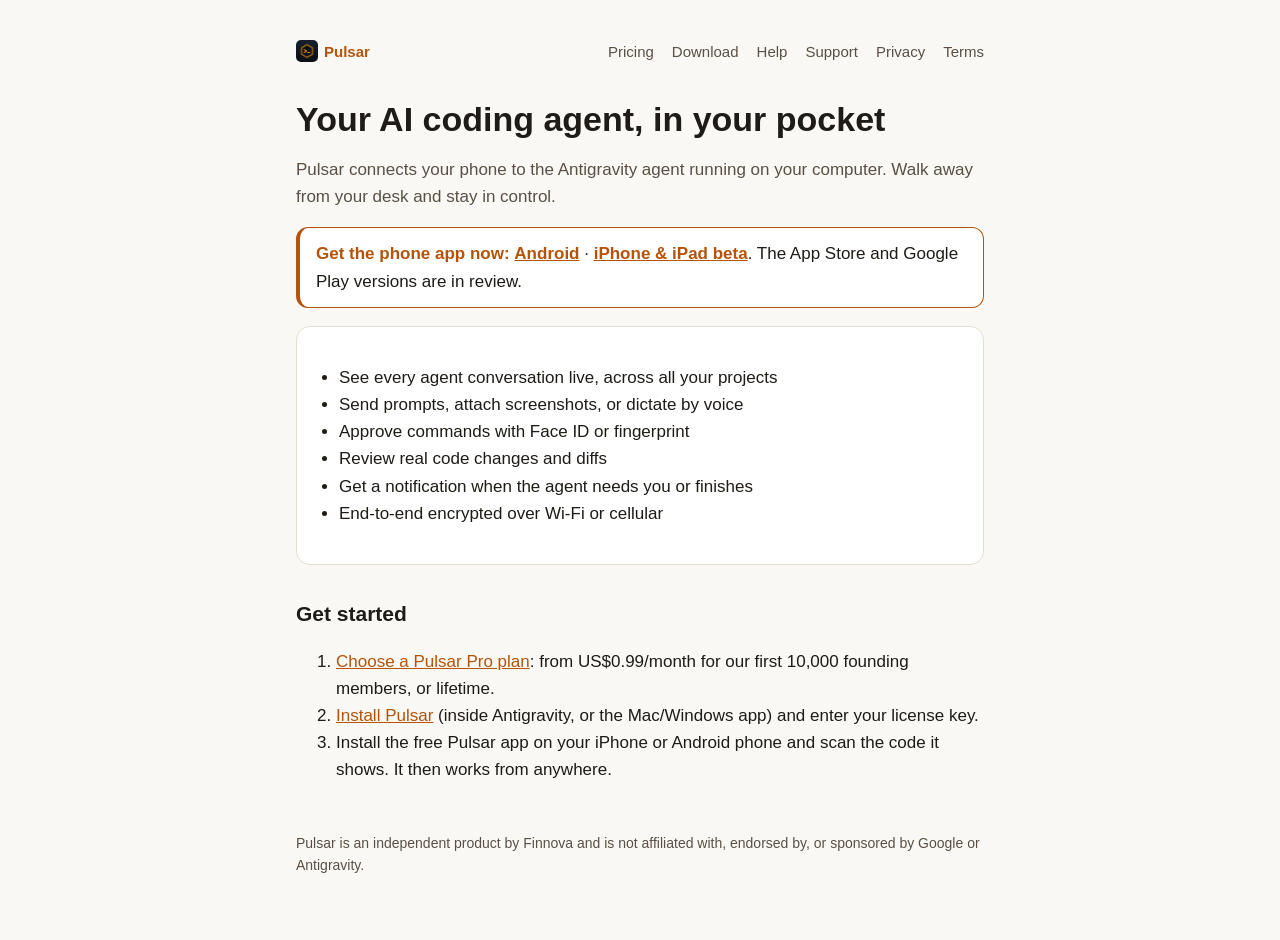
==== index.html @ fb3b2de0 "Publish site 2026-10-19T19:05Z" ====
<!doctype html>
<html lang="en"><head><meta charset="utf-8"><meta name="viewport" content="width=device-width,initial-scale=1">
<title>Pulsar</title><meta name="description" content="Control the Antigravity coding agent on your computer from your phone.">
<link rel="icon" href="/favicon.png"><link rel="apple-touch-icon" href="/apple-touch-icon.png"><link rel="stylesheet" href="/style.css"></head><body><main>
<nav><a class="brand" href="/"><img src="/logo.png" alt="" width="22" height="22" style="vertical-align:-5px;border-radius:5px;margin-right:6px">Pulsar</a><a href="/pricing">Pricing</a><a href="/download">Download</a><a href="/help">Help</a><a href="/support">Support</a><a href="/privacy">Privacy</a><a href="/terms">Terms</a></nav>
<h1>Your AI coding agent, in your pocket</h1>
<p class="muted">Pulsar connects your phone to the Antigravity agent running on your computer. Walk away from your desk and stay in control.</p>
<p class="soon"><b>Get the phone app now:</b> <a href="/download#android"><b>Android</b></a> · <a href="/download#iphone"><b>iPhone &amp; iPad beta</b></a>. The App Store and Google Play versions are in review.</p>
<div class="card"><ul>
<li>See every agent conversation live, across all your projects</li>
<li>Send prompts, attach screenshots, or dictate by voice</li>
<li>Approve commands with Face ID or fingerprint</li>
<li>Review real code changes and diffs</li>
<li>Get a notification when the agent needs you or finishes</li>
<li>End-to-end encrypted over Wi-Fi or cellular</li>
</ul></div>
<h2>Get started</h2>
<ol><li><a href="/pricing">Choose a Pulsar Pro plan</a>: from US$0.99/month for our first 10,000 founding members, or lifetime.</li><li><a href="/download">Install Pulsar</a> (inside Antigravity, or the Mac/Windows app) and enter your license key.</li><li>Install the free Pulsar app on your iPhone or Android phone and scan the code it shows. It then works from anywhere.</li></ol>
<footer>Pulsar is an independent product by Finnova and is not affiliated with, endorsed by, or sponsored by Google or Antigravity.</footer>
</main></body></html>
---- style.css ----
:root{--bg:#FAF8F5;--surface:#fff;--border:#E5DFD3;--text:#1F1B16;--muted:#595043;--accent:#B45309}
@media (prefers-color-scheme:dark){:root{--bg:#0B0F17;--surface:#141A23;--border:#263142;--text:#F1F5F9;--muted:#94A3B8;--accent:#F59E0B}}
*{box-sizing:border-box}
body{margin:0;background:var(--bg);color:var(--text);font:17px/1.6 -apple-system,BlinkMacSystemFont,"Segoe UI",Roboto,sans-serif}
main{max-width:720px;margin:0 auto;padding:40px 16px 64px}
nav{display:flex;gap:18px;flex-wrap:wrap;margin-bottom:36px;font-size:15px}
nav a{color:var(--muted);text-decoration:none}nav a.brand{color:var(--accent);font-weight:800;margin-right:auto}
h1{font-size:34px;line-height:1.15;margin:0 0 12px}h2{font-size:21px;margin:32px 0 8px}
p,li{color:var(--text)}.muted{color:var(--muted)}a{color:var(--accent)}
.card{background:var(--surface);border:1px solid var(--border);border-radius:14px;padding:20px;margin:18px 0}
code{font:14px ui-monospace,Menlo,monospace;background:var(--surface);border:1px solid var(--border);border-radius:6px;padding:2px 6px;word-break:break-all}
ul{padding-left:22px}footer{margin-top:48px;font-size:14px;color:var(--muted)}

.soon{background:var(--surface);border:1px solid var(--accent);border-left-width:4px;border-radius:12px;padding:12px 16px;margin:14px 0 18px}.soon b{color:var(--accent)}
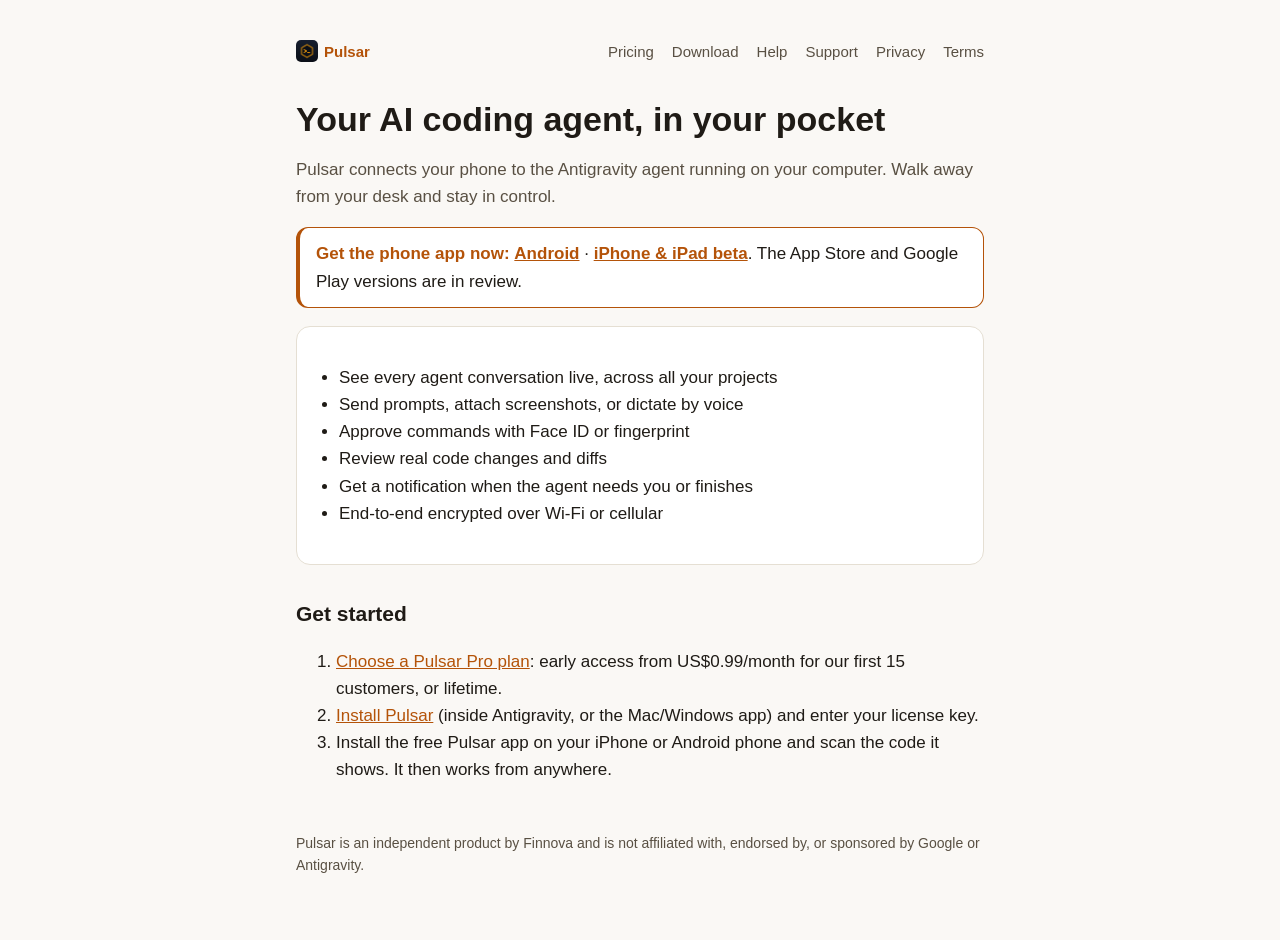
==== commit 1a331789: "Publish site 2026-10-31T11:55Z" ====
--- a/index.html
+++ b/index.html
@@ -15,6 +15,6 @@
 <li>End-to-end encrypted over Wi-Fi or cellular</li>
 </ul></div>
 <h2>Get started</h2>
-<ol><li><a href="/pricing">Choose a Pulsar Pro plan</a>: from US$0.99/month for our first 10,000 founding members, or lifetime.</li><li><a href="/download">Install Pulsar</a> (inside Antigravity, or the Mac/Windows app) and enter your license key.</li><li>Install the free Pulsar app on your iPhone or Android phone and scan the code it shows. It then works from anywhere.</li></ol>
+<ol><li><a href="/pricing">Choose a Pulsar Pro plan</a>: early access from US$0.99/month for our first 15 customers, or lifetime.</li><li><a href="/download">Install Pulsar</a> (inside Antigravity, or the Mac/Windows app) and enter your license key.</li><li>Install the free Pulsar app on your iPhone or Android phone and scan the code it shows. It then works from anywhere.</li></ol>
 <footer>Pulsar is an independent product by Finnova and is not affiliated with, endorsed by, or sponsored by Google or Antigravity.</footer>
 </main></body></html>
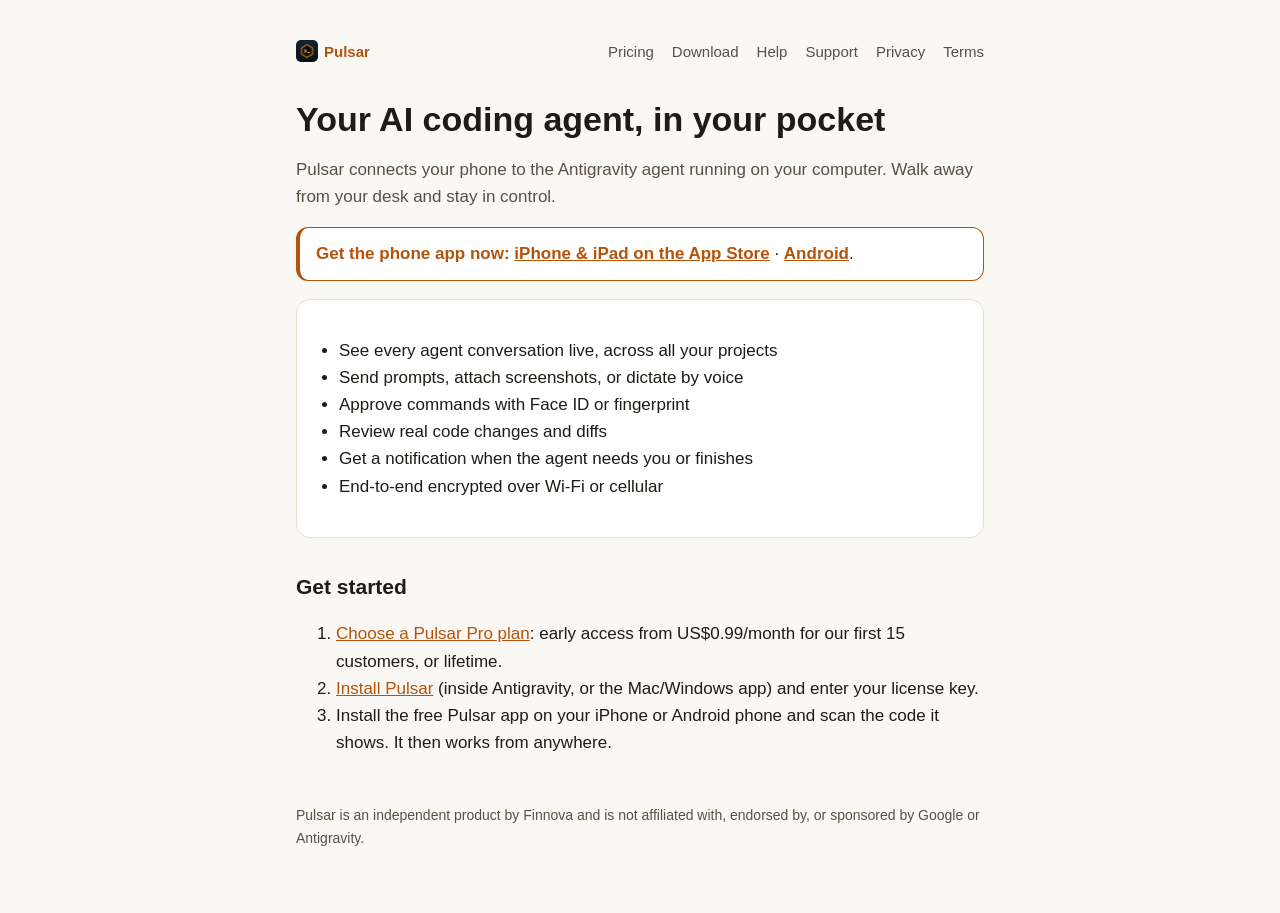
==== commit 87cff4ed: "Publish site 2026-11-11T10:13Z" ====
--- a/index.html
+++ b/index.html
@@ -5,7 +5,7 @@
 <nav><a class="brand" href="/"><img src="/logo.png" alt="" width="22" height="22" style="vertical-align:-5px;border-radius:5px;margin-right:6px">Pulsar</a><a href="/pricing">Pricing</a><a href="/download">Download</a><a href="/help">Help</a><a href="/support">Support</a><a href="/privacy">Privacy</a><a href="/terms">Terms</a></nav>
 <h1>Your AI coding agent, in your pocket</h1>
 <p class="muted">Pulsar connects your phone to the Antigravity agent running on your computer. Walk away from your desk and stay in control.</p>
-<p class="soon"><b>Get the phone app now:</b> <a href="/download#android"><b>Android</b></a> · <a href="/download#iphone"><b>iPhone &amp; iPad beta</b></a>. The App Store and Google Play versions are in review.</p>
+<p class="soon"><b>Get the phone app now:</b> <a href="https://apps.apple.com/au/app/pulsar-ai-agent-remote/id6824424776"><b>iPhone &amp; iPad on the App Store</b></a> · <a href="/download#android"><b>Android</b></a>.</p>
 <div class="card"><ul>
 <li>See every agent conversation live, across all your projects</li>
 <li>Send prompts, attach screenshots, or dictate by voice</li>
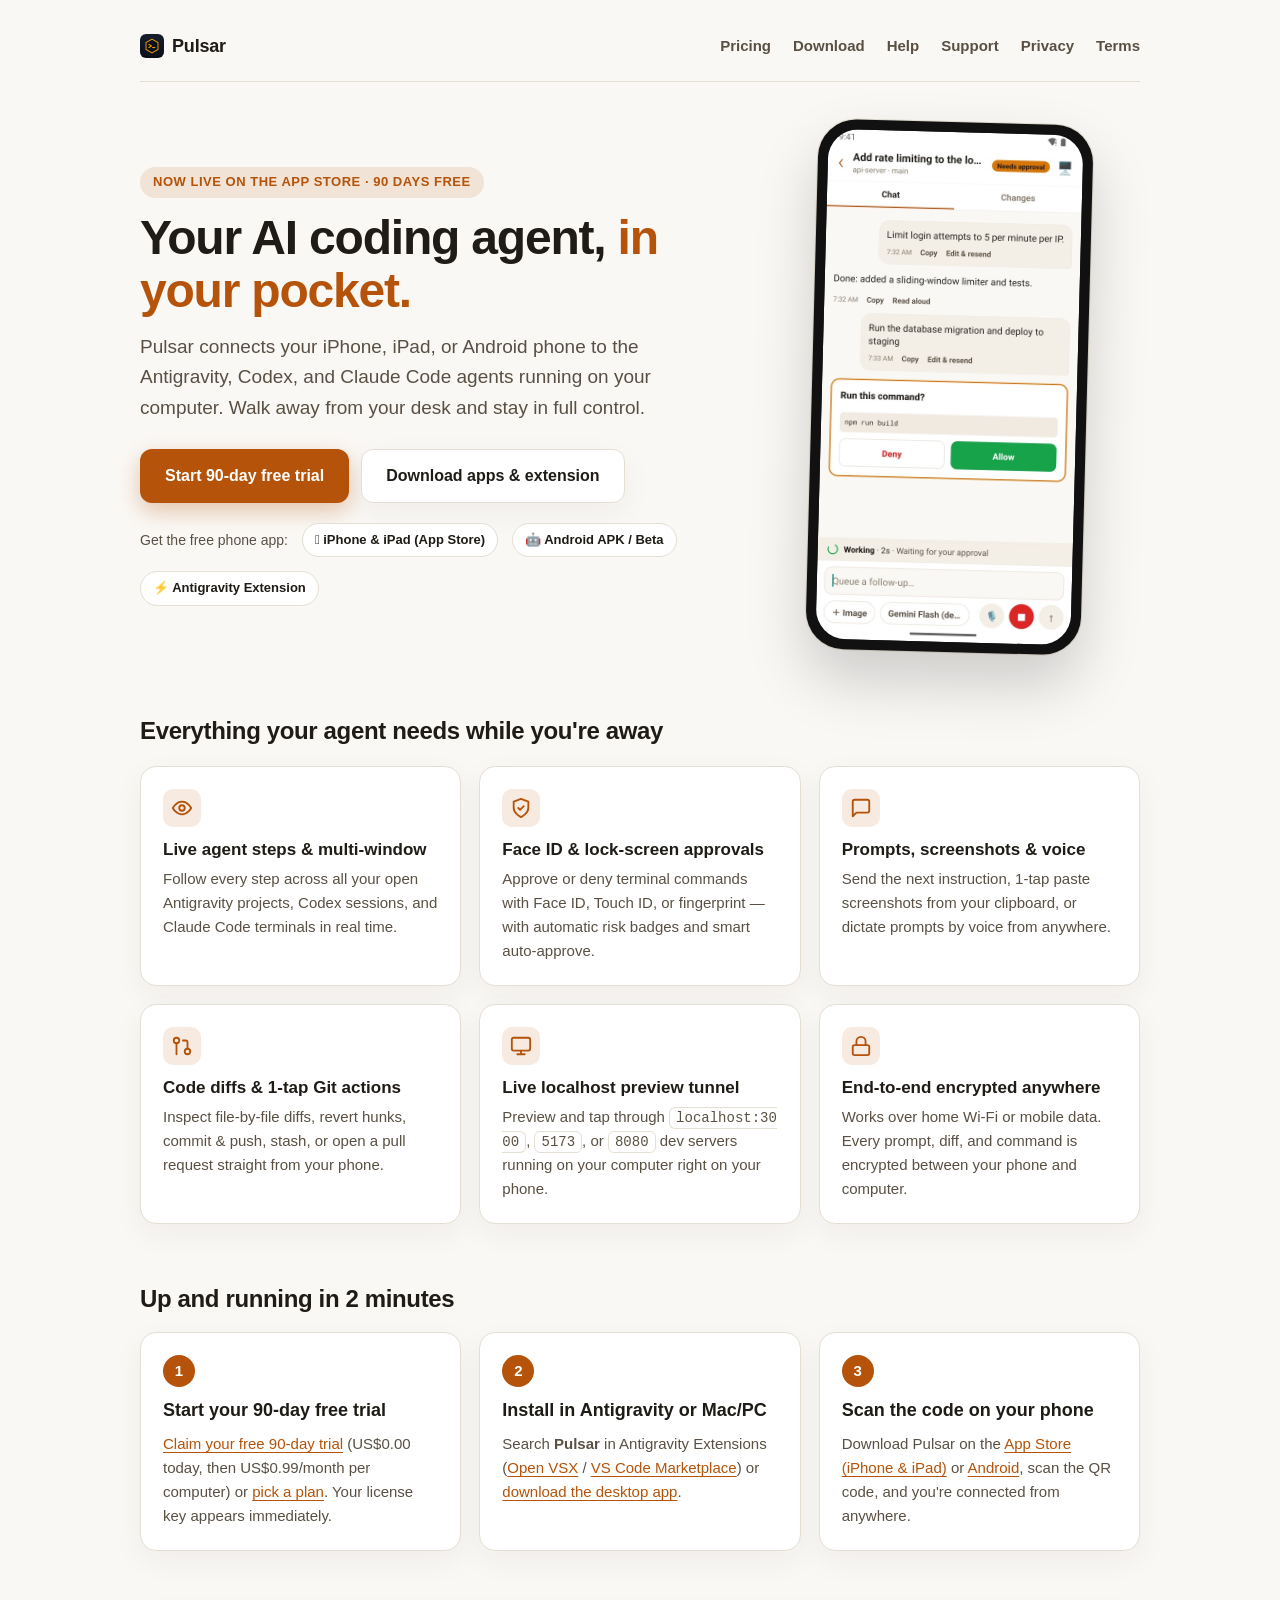
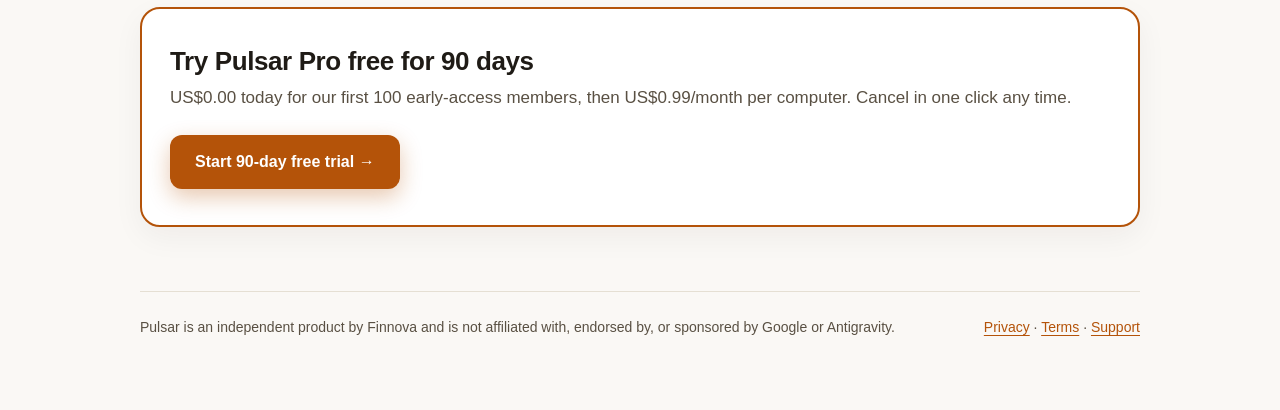
==== commit 13980921: "Publish site 2026-11-11T21:10Z" ====
--- a/index.html
+++ b/index.html
@@ -1,20 +1,130 @@
 <!doctype html>
 <html lang="en"><head><meta charset="utf-8"><meta name="viewport" content="width=device-width,initial-scale=1">
-<title>Pulsar</title><meta name="description" content="Control the Antigravity coding agent on your computer from your phone.">
-<link rel="icon" href="/favicon.png"><link rel="apple-touch-icon" href="/apple-touch-icon.png"><link rel="stylesheet" href="/style.css"></head><body><main>
-<nav><a class="brand" href="/"><img src="/logo.png" alt="" width="22" height="22" style="vertical-align:-5px;border-radius:5px;margin-right:6px">Pulsar</a><a href="/pricing">Pricing</a><a href="/download">Download</a><a href="/help">Help</a><a href="/support">Support</a><a href="/privacy">Privacy</a><a href="/terms">Terms</a></nav>
-<h1>Your AI coding agent, in your pocket</h1>
-<p class="muted">Pulsar connects your phone to the Antigravity agent running on your computer. Walk away from your desk and stay in control.</p>
-<p class="soon"><b>Get the phone app now:</b> <a href="https://apps.apple.com/au/app/pulsar-ai-agent-remote/id6824424776"><b>iPhone &amp; iPad on the App Store</b></a> · <a href="/download#android"><b>Android</b></a>.</p>
-<div class="card"><ul>
-<li>See every agent conversation live, across all your projects</li>
-<li>Send prompts, attach screenshots, or dictate by voice</li>
-<li>Approve commands with Face ID or fingerprint</li>
-<li>Review real code changes and diffs</li>
-<li>Get a notification when the agent needs you or finishes</li>
-<li>End-to-end encrypted over Wi-Fi or cellular</li>
-</ul></div>
-<h2>Get started</h2>
-<ol><li><a href="/pricing">Choose a Pulsar Pro plan</a>: early access from US$0.99/month for our first 15 customers, or lifetime.</li><li><a href="/download">Install Pulsar</a> (inside Antigravity, or the Mac/Windows app) and enter your license key.</li><li>Install the free Pulsar app on your iPhone or Android phone and scan the code it shows. It then works from anywhere.</li></ol>
-<footer>Pulsar is an independent product by Finnova and is not affiliated with, endorsed by, or sponsored by Google or Antigravity.</footer>
+<title>Pulsar — Control Your AI Coding Agent From Your Phone</title>
+<meta name="description" content="Control the Antigravity, Codex, and Claude Code agents on your computer from your iPhone, iPad, or Android phone. Free for 90 days.">
+<link rel="icon" href="/favicon.png"><link rel="apple-touch-icon" href="/apple-touch-icon.png"><link rel="stylesheet" href="/style.css">
+<style>
+.hero{display:grid;grid-template-columns:1.2fr .8fr;gap:48px;align-items:center;margin:12px 0 64px}
+.hl{color:var(--accent)}
+.lead{font-size:19px;color:var(--muted);margin:0 0 26px;max-width:34em}
+.hero-actions{display:flex;gap:12px;flex-wrap:wrap;align-items:center}
+.store-strip{display:flex;gap:14px;flex-wrap:wrap;align-items:center;margin-top:20px;font-size:14px;color:var(--muted)}
+.store-pill{display:inline-flex;align-items:center;gap:6px;padding:6px 12px;border-radius:999px;background:var(--surface);border:1px solid var(--border);color:var(--text);text-decoration:none;font-weight:600;font-size:13px}
+.store-pill:hover{border-color:var(--accent);color:var(--accent)}
+.phone{justify-self:center;padding:10px;background:#111;border-radius:38px;box-shadow:0 30px 60px rgba(0,0,0,.18),0 0 0 1px var(--border);transform:rotate(1.5deg)}
+.phone img{display:block;width:255px;height:auto;border-radius:30px}
+.features{display:grid;grid-template-columns:repeat(3,1fr);gap:18px;margin:20px 0 60px}
+.feature{background:var(--surface);border:1px solid var(--border);border-radius:16px;padding:22px;box-shadow:var(--shadow)}
+.feature-icon{width:38px;height:38px;border-radius:10px;background:color-mix(in srgb,var(--accent) 12%,transparent);display:grid;place-items:center;margin-bottom:12px}
+.feature-icon svg{width:22px;height:22px;fill:none;stroke:var(--accent);stroke-width:2;stroke-linecap:round;stroke-linejoin:round}
+.feature h3{margin:0 0 6px;font-size:17px}
+.feature p{margin:0;font-size:15px;color:var(--muted)}
+.steps-grid{display:grid;grid-template-columns:repeat(3,1fr);gap:18px;margin:18px 0 56px}
+.step-card{background:var(--surface);border:1px solid var(--border);border-radius:16px;padding:22px;box-shadow:var(--shadow);display:flex;flex-direction:column;gap:8px}
+.step-num{width:32px;height:32px;border-radius:50%;background:var(--accent);color:#fff;font-weight:800;font-size:15px;display:grid;place-items:center}
+.step-card h3{margin:4px 0 2px}
+.step-card p{margin:0;font-size:15px;color:var(--muted)}
+.cta-banner{background:var(--surface);border:2px solid var(--accent);border-radius:20px;padding:36px 28px;display:flex;justify-content:space-between;align-items:center;gap:24px;flex-wrap:wrap;box-shadow:var(--shadow)}
+.cta-banner h2{margin:0 0 6px;font-size:26px}
+.cta-banner p{margin:0;color:var(--muted)}
+@media (max-width:860px){
+  .hero{grid-template-columns:1fr;text-align:center;gap:32px}
+  .lead{margin-left:auto;margin-right:auto}
+  .hero-actions,.store-strip{justify-content:center}
+  .phone{transform:none}
+  .features,.steps-grid{grid-template-columns:1fr}
+  .cta-banner{text-align:center;justify-content:center}
+}
+</style></head><body><main>
+<nav><a class="brand" href="/"><img src="/logo.png" alt="" width="24" height="24">Pulsar</a><a href="/pricing">Pricing</a><a href="/download">Download</a><a href="/help">Help</a><a href="/support">Support</a><a href="/privacy">Privacy</a><a href="/terms">Terms</a></nav>
+
+<section class="hero">
+  <div>
+    <span class="eyebrow">Now Live on the App Store · 90 Days Free</span>
+    <h1>Your AI coding agent, <span class="hl">in your pocket.</span></h1>
+    <p class="lead">Pulsar connects your iPhone, iPad, or Android phone to the Antigravity, Codex, and Claude Code agents running on your computer. Walk away from your desk and stay in full control.</p>
+    <div class="hero-actions">
+      <a class="btn" href="/early-access">Start 90-day free trial</a>
+      <a class="btn btn-outline" href="/download">Download apps &amp; extension</a>
+    </div>
+    <div class="store-strip">
+      <span>Get the free phone app:</span>
+      <a class="store-pill" href="https://apps.apple.com/au/app/pulsar-ai-agent-remote/id6824424776"> iPhone &amp; iPad (App Store)</a>
+      <a class="store-pill" href="/download#android">🤖 Android APK / Beta</a>
+      <a class="store-pill" href="https://open-vsx.org/extension/RobinBakshi/agentdeck">⚡ Antigravity Extension</a>
+    </div>
+  </div>
+  <div class="phone" aria-hidden="true">
+    <picture>
+      <source srcset="/phone-dark.jpg" media="(prefers-color-scheme: dark)">
+      <img src="/phone-approve.jpg" alt="Pulsar mobile app showing live agent conversation and approval" width="255" height="510">
+    </picture>
+  </div>
+</section>
+
+<h2>Everything your agent needs while you're away</h2>
+<section class="features">
+  <div class="feature">
+    <div class="feature-icon"><svg viewBox="0 0 24 24"><path d="M2 12s3.5-7 10-7 10 7 10 7-3.5 7-10 7-10-7-10-7Z"/><circle cx="12" cy="12" r="3"/></svg></div>
+    <h3>Live agent steps &amp; multi-window</h3>
+    <p>Follow every step across all your open Antigravity projects, Codex sessions, and Claude Code terminals in real time.</p>
+  </div>
+  <div class="feature">
+    <div class="feature-icon"><svg viewBox="0 0 24 24"><path d="M12 22s8-4 8-10V5l-8-3-8 3v7c0 6 8 10 8 10Z"/><path d="m9 12 2 2 4-4"/></svg></div>
+    <h3>Face ID &amp; lock-screen approvals</h3>
+    <p>Approve or deny terminal commands with Face ID, Touch ID, or fingerprint — with automatic risk badges and smart auto-approve.</p>
+  </div>
+  <div class="feature">
+    <div class="feature-icon"><svg viewBox="0 0 24 24"><path d="M21 15a2 2 0 0 1-2 2H7l-4 4V5a2 2 0 0 1 2-2h14a2 2 0 0 1 2 2z"/></svg></div>
+    <h3>Prompts, screenshots &amp; voice</h3>
+    <p>Send the next instruction, 1-tap paste screenshots from your clipboard, or dictate prompts by voice from anywhere.</p>
+  </div>
+  <div class="feature">
+    <div class="feature-icon"><svg viewBox="0 0 24 24"><circle cx="18" cy="18" r="3"/><circle cx="6" cy="6" r="3"/><path d="M13 6h3a2 2 0 0 1 2 2v7"/><path d="M6 9v12"/></svg></div>
+    <h3>Code diffs &amp; 1-tap Git actions</h3>
+    <p>Inspect file-by-file diffs, revert hunks, commit &amp; push, stash, or open a pull request straight from your phone.</p>
+  </div>
+  <div class="feature">
+    <div class="feature-icon"><svg viewBox="0 0 24 24"><rect x="2" y="3" width="20" height="14" rx="2"/><path d="M8 21h8M12 17v4"/></svg></div>
+    <h3>Live localhost preview tunnel</h3>
+    <p>Preview and tap through <code>localhost:3000</code>, <code>5173</code>, or <code>8080</code> dev servers running on your computer right on your phone.</p>
+  </div>
+  <div class="feature">
+    <div class="feature-icon"><svg viewBox="0 0 24 24"><rect x="3" y="11" width="18" height="11" rx="2"/><path d="M7 11V7a5 5 0 0 1 10 0v4"/></svg></div>
+    <h3>End-to-end encrypted anywhere</h3>
+    <p>Works over home Wi-Fi or mobile data. Every prompt, diff, and command is encrypted between your phone and computer.</p>
+  </div>
+</section>
+
+<h2>Up and running in 2 minutes</h2>
+<section class="steps-grid">
+  <div class="step-card">
+    <span class="step-num">1</span>
+    <h3>Start your 90-day free trial</h3>
+    <p><a href="/early-access">Claim your free 90-day trial</a> (US$0.00 today, then US$0.99/month per computer) or <a href="/pricing">pick a plan</a>. Your license key appears immediately.</p>
+  </div>
+  <div class="step-card">
+    <span class="step-num">2</span>
+    <h3>Install in Antigravity or Mac/PC</h3>
+    <p>Search <b>Pulsar</b> in Antigravity Extensions (<a href="https://open-vsx.org/extension/RobinBakshi/agentdeck">Open VSX</a> / <a href="https://marketplace.visualstudio.com/items?itemName=RobinBakshi.pulsar-agent-remote">VS Code Marketplace</a>) or <a href="/download">download the desktop app</a>.</p>
+  </div>
+  <div class="step-card">
+    <span class="step-num">3</span>
+    <h3>Scan the code on your phone</h3>
+    <p>Download Pulsar on the <a href="https://apps.apple.com/au/app/pulsar-ai-agent-remote/id6824424776">App Store (iPhone &amp; iPad)</a> or <a href="/download#android">Android</a>, scan the QR code, and you're connected from anywhere.</p>
+  </div>
+</section>
+
+<section class="cta-banner">
+  <div>
+    <h2>Try Pulsar Pro free for 90 days</h2>
+    <p>US$0.00 today for our first 100 early-access members, then US$0.99/month per computer. Cancel in one click any time.</p>
+  </div>
+  <a class="btn" href="/early-access">Start 90-day free trial →</a>
+</section>
+
+<footer>
+  <span>Pulsar is an independent product by Finnova and is not affiliated with, endorsed by, or sponsored by Google or Antigravity.</span>
+  <span><a href="/privacy">Privacy</a> · <a href="/terms">Terms</a> · <a href="/support">Support</a></span>
+</footer>
 </main></body></html>
--- a/style.css
+++ b/style.css
@@ -1,14 +1,145 @@
-:root{--bg:#FAF8F5;--surface:#fff;--border:#E5DFD3;--text:#1F1B16;--muted:#595043;--accent:#B45309}
-@media (prefers-color-scheme:dark){:root{--bg:#0B0F17;--surface:#141A23;--border:#263142;--text:#F1F5F9;--muted:#94A3B8;--accent:#F59E0B}}
+:root{
+  --bg:#FAF8F5;
+  --surface:#FFFFFF;
+  --border:#E5DFD3;
+  --text:#1F1B16;
+  --muted:#595043;
+  --accent:#B45309;
+  --accent-hover:#92400E;
+  --ok:#16A34A;
+  --shadow:0 10px 30px rgba(31,27,22,.05);
+}
+@media (prefers-color-scheme:dark){
+  :root{
+    --bg:#0B0F17;
+    --surface:#141A23;
+    --border:#263142;
+    --text:#F1F5F9;
+    --muted:#94A3B8;
+    --accent:#F59E0B;
+    --accent-hover:#FBBF24;
+    --shadow:0 14px 36px rgba(0,0,0,.35);
+  }
+}
 *{box-sizing:border-box}
-body{margin:0;background:var(--bg);color:var(--text);font:17px/1.6 -apple-system,BlinkMacSystemFont,"Segoe UI",Roboto,sans-serif}
-main{max-width:720px;margin:0 auto;padding:40px 16px 64px}
-nav{display:flex;gap:18px;flex-wrap:wrap;margin-bottom:36px;font-size:15px}
-nav a{color:var(--muted);text-decoration:none}nav a.brand{color:var(--accent);font-weight:800;margin-right:auto}
-h1{font-size:34px;line-height:1.15;margin:0 0 12px}h2{font-size:21px;margin:32px 0 8px}
-p,li{color:var(--text)}.muted{color:var(--muted)}a{color:var(--accent)}
-.card{background:var(--surface);border:1px solid var(--border);border-radius:14px;padding:20px;margin:18px 0}
-code{font:14px ui-monospace,Menlo,monospace;background:var(--surface);border:1px solid var(--border);border-radius:6px;padding:2px 6px;word-break:break-all}
-ul{padding-left:22px}footer{margin-top:48px;font-size:14px;color:var(--muted)}
-
-.soon{background:var(--surface);border:1px solid var(--accent);border-left-width:4px;border-radius:12px;padding:12px 16px;margin:14px 0 18px}.soon b{color:var(--accent)}
+body{
+  margin:0;
+  background:var(--bg);
+  color:var(--text);
+  font:17px/1.6 -apple-system,BlinkMacSystemFont,"Segoe UI",Roboto,sans-serif;
+  -webkit-font-smoothing:antialiased;
+}
+main{max-width:1040px;margin:0 auto;padding:32px 20px 72px}
+nav{
+  display:flex;
+  align-items:center;
+  gap:22px;
+  flex-wrap:wrap;
+  padding-bottom:20px;
+  margin-bottom:40px;
+  border-bottom:1px solid var(--border);
+  font-size:15px;
+  font-weight:600;
+}
+nav a{color:var(--muted);text-decoration:none;transition:color .15s ease}
+nav a:hover{color:var(--text)}
+nav a.brand{
+  display:inline-flex;
+  align-items:center;
+  gap:8px;
+  color:var(--text);
+  font-weight:800;
+  font-size:18px;
+  letter-spacing:-.01em;
+  margin-right:auto;
+}
+nav a.brand img{vertical-align:middle;border-radius:6px}
+h1{font-size:clamp(32px,4.5vw,48px);line-height:1.1;letter-spacing:-.025em;margin:0 0 14px}
+h2{font-size:24px;line-height:1.25;letter-spacing:-.015em;margin:36px 0 12px}
+h3{font-size:18px;line-height:1.3;margin:0 0 8px}
+p,li{color:var(--text)}
+.muted{color:var(--muted)}
+a{color:var(--accent);text-Underline-offset:3px}
+.card{
+  background:var(--surface);
+  border:1px solid var(--border);
+  border-radius:16px;
+  padding:24px;
+  margin:18px 0;
+  box-shadow:var(--shadow);
+}
+code{
+  font:14px ui-monospace,Menlo,monospace;
+  background:var(--surface);
+  border:1px solid var(--border);
+  border-radius:6px;
+  padding:2px 6px;
+  word-break:break-all;
+}
+ul{padding-left:22px}
+footer{
+  margin-top:64px;
+  padding-top:24px;
+  border-top:1px solid var(--border);
+  font-size:14px;
+  color:var(--muted);
+  display:flex;
+  justify-content:space-between;
+  flex-wrap:wrap;
+  gap:12px;
+}
+.eyebrow{
+  display:inline-flex;
+  align-items:center;
+  gap:8px;
+  margin:0 0 14px;
+  padding:5px 13px;
+  border-radius:999px;
+  background:color-mix(in srgb,var(--accent) 13%,transparent);
+  color:var(--accent);
+  font-size:13px;
+  font-weight:700;
+  letter-spacing:.04em;
+  text-transform:uppercase;
+}
+.btn{
+  display:inline-flex;
+  align-items:center;
+  justify-content:center;
+  gap:8px;
+  background:var(--accent);
+  color:#fff!important;
+  text-decoration:none;
+  border-radius:12px;
+  padding:13px 24px;
+  font-weight:800;
+  font-size:16px;
+  border:1px solid transparent;
+  box-shadow:0 8px 22px color-mix(in srgb,var(--accent) 32%,transparent);
+  transition:transform .15s ease,box-shadow .15s ease,background .15s ease;
+  cursor:pointer;
+}
+.btn:hover{
+  transform:translateY(-1px);
+  box-shadow:0 12px 26px color-mix(in srgb,var(--accent) 42%,transparent);
+}
+.btn-outline{
+  background:var(--surface);
+  color:var(--text)!important;
+  border:1px solid var(--border);
+  box-shadow:var(--shadow);
+}
+.btn-outline:hover{
+  border-color:var(--accent);
+  color:var(--accent)!important;
+  box-shadow:var(--shadow);
+}
+.soon{
+  background:var(--surface);
+  border:1px solid var(--accent);
+  border-left-width:4px;
+  border-radius:12px;
+  padding:12px 16px;
+  margin:14px 0 18px;
+}
+.soon b{color:var(--accent)}
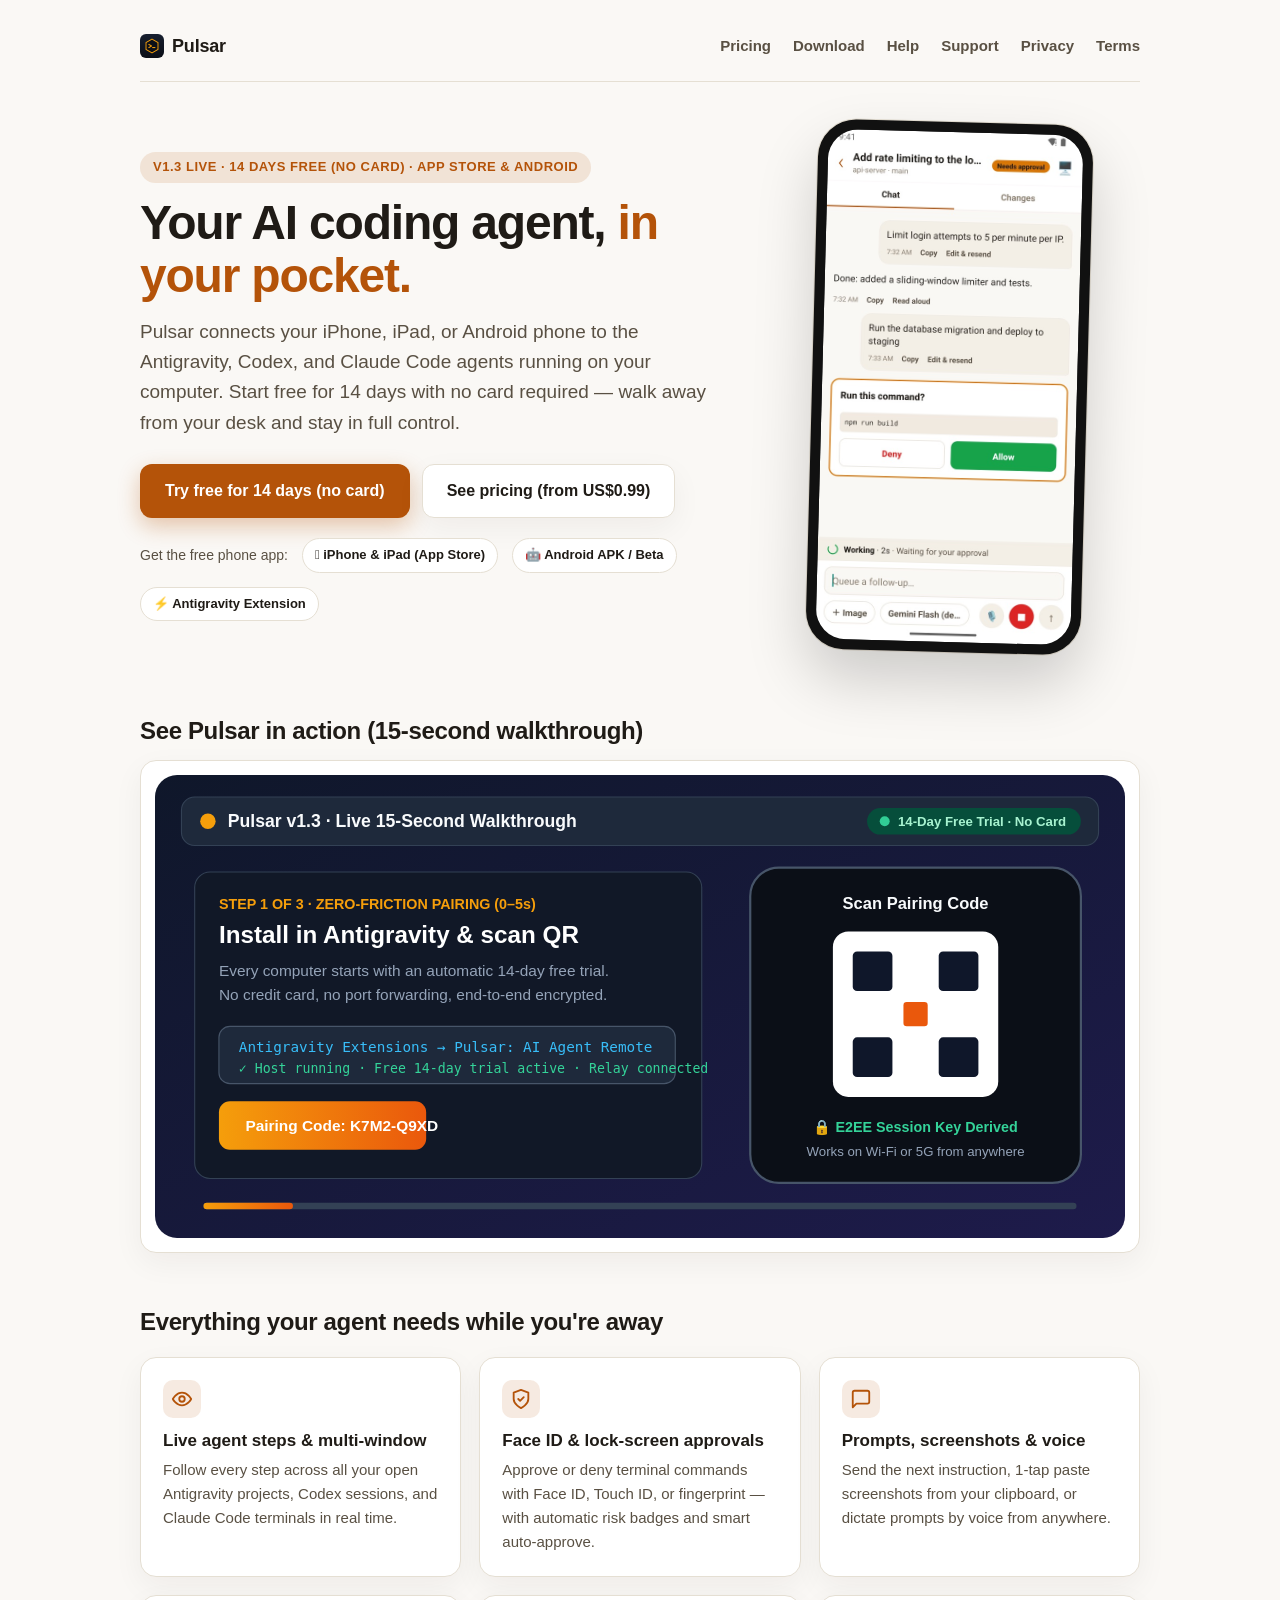
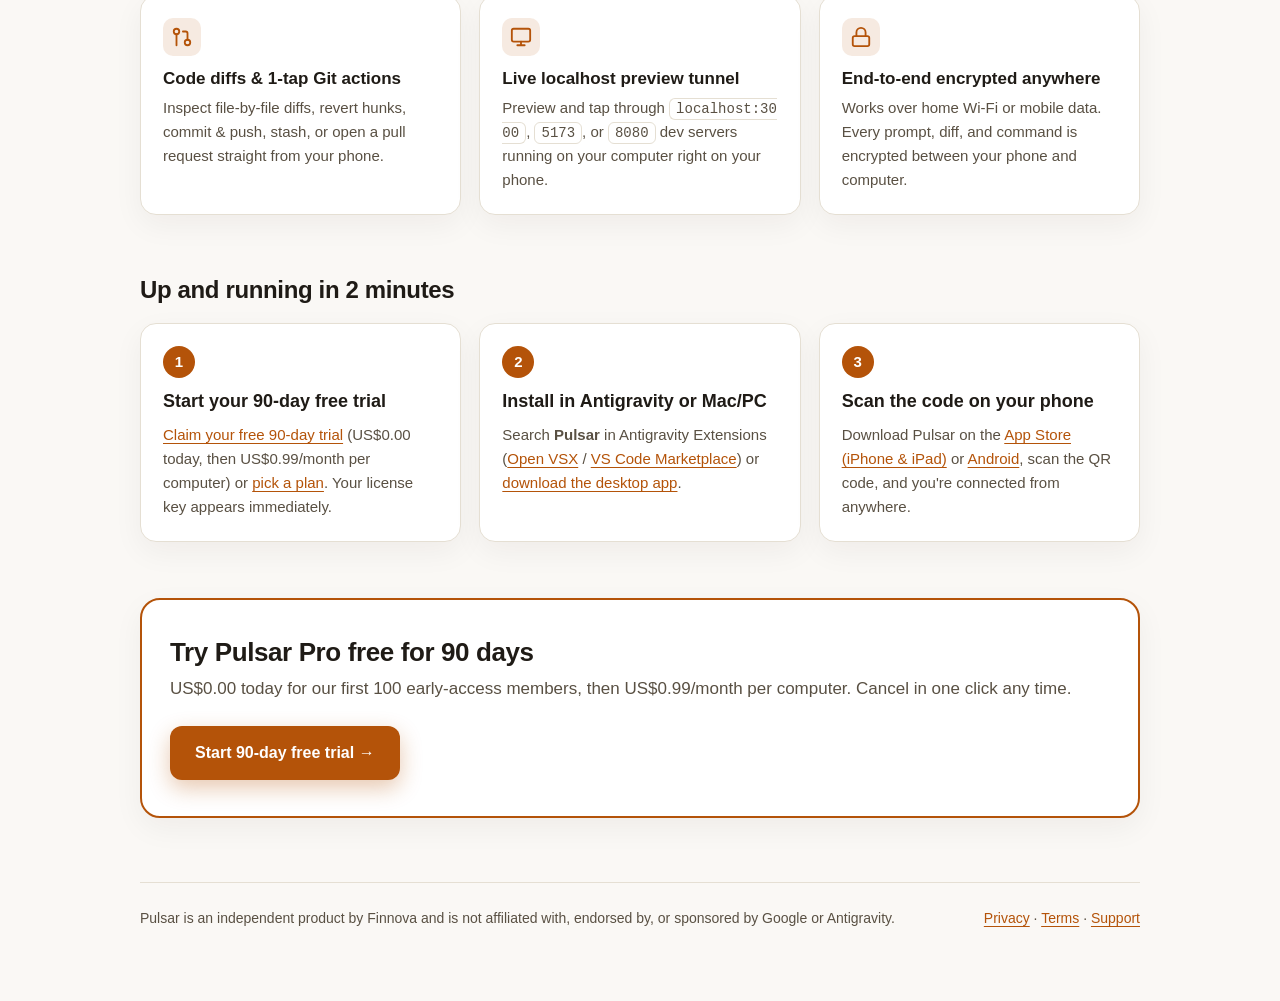
==== commit 6f11ce8f: "Publish site 2026-11-20T21:39Z" ====
--- a/index.html
+++ b/index.html
@@ -40,12 +40,12 @@
 
 <section class="hero">
   <div>
-    <span class="eyebrow">Now Live on the App Store · 90 Days Free</span>
+    <span class="eyebrow">v1.3 Live · 14 Days Free (No Card) · App Store &amp; Android</span>
     <h1>Your AI coding agent, <span class="hl">in your pocket.</span></h1>
-    <p class="lead">Pulsar connects your iPhone, iPad, or Android phone to the Antigravity, Codex, and Claude Code agents running on your computer. Walk away from your desk and stay in full control.</p>
+    <p class="lead">Pulsar connects your iPhone, iPad, or Android phone to the Antigravity, Codex, and Claude Code agents running on your computer. Start free for 14 days with no card required — walk away from your desk and stay in full control.</p>
     <div class="hero-actions">
-      <a class="btn" href="/early-access">Start 90-day free trial</a>
-      <a class="btn btn-outline" href="/download">Download apps &amp; extension</a>
+      <a class="btn" href="/download">Try free for 14 days (no card)</a>
+      <a class="btn btn-outline" href="/pricing">See pricing (from US$0.99)</a>
     </div>
     <div class="store-strip">
       <span>Get the free phone app:</span>
@@ -61,6 +61,11 @@
     </picture>
   </div>
 </section>
+
+<h2>See Pulsar in action (15-second walkthrough)</h2>
+<div class="card" style="padding:14px;margin:14px 0 54px;text-align:center">
+  <img src="/demo-walkthrough.svg" alt="Pulsar 15-second animated walkthrough showing QR pairing, biometric command approval, screenshot paste, and Git diffs" style="width:100%;height:auto;border-radius:12px;display:block" width="880" height="420">
+</div>
 
 <h2>Everything your agent needs while you're away</h2>
 <section class="features">
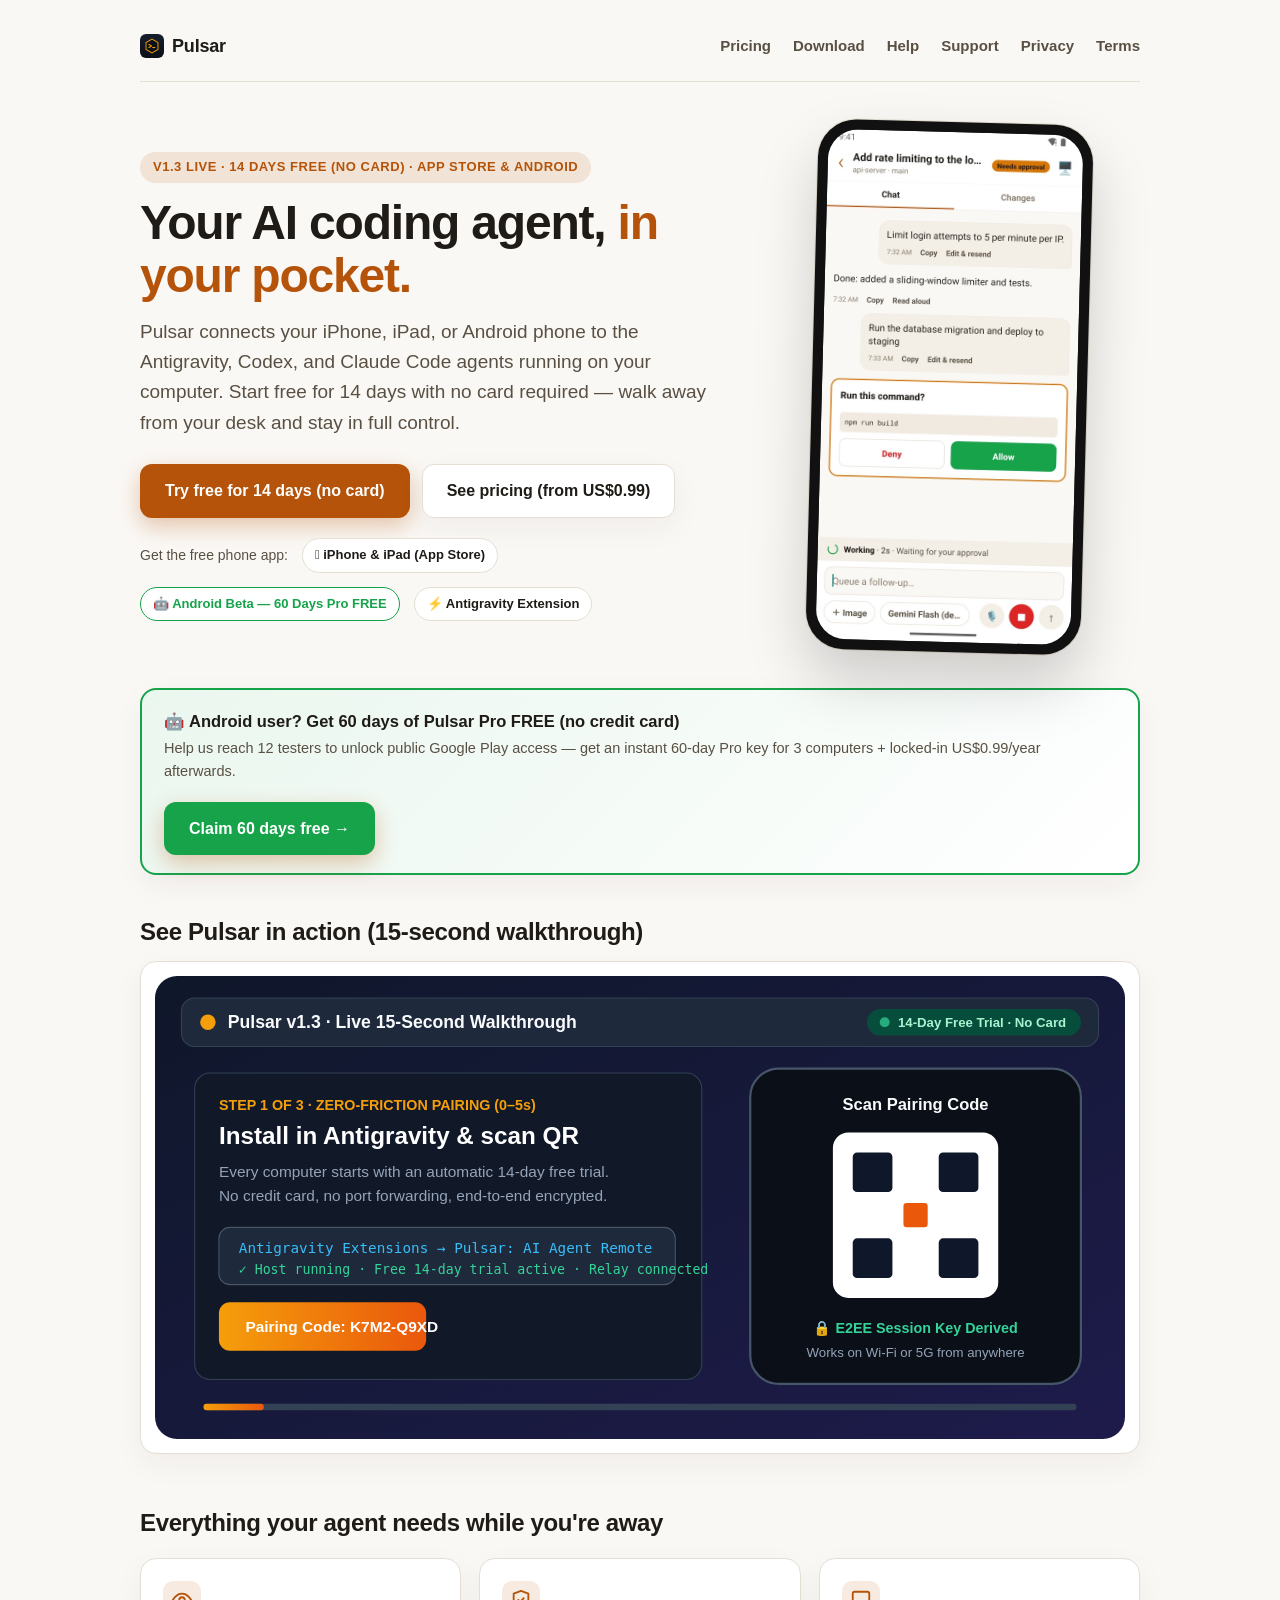
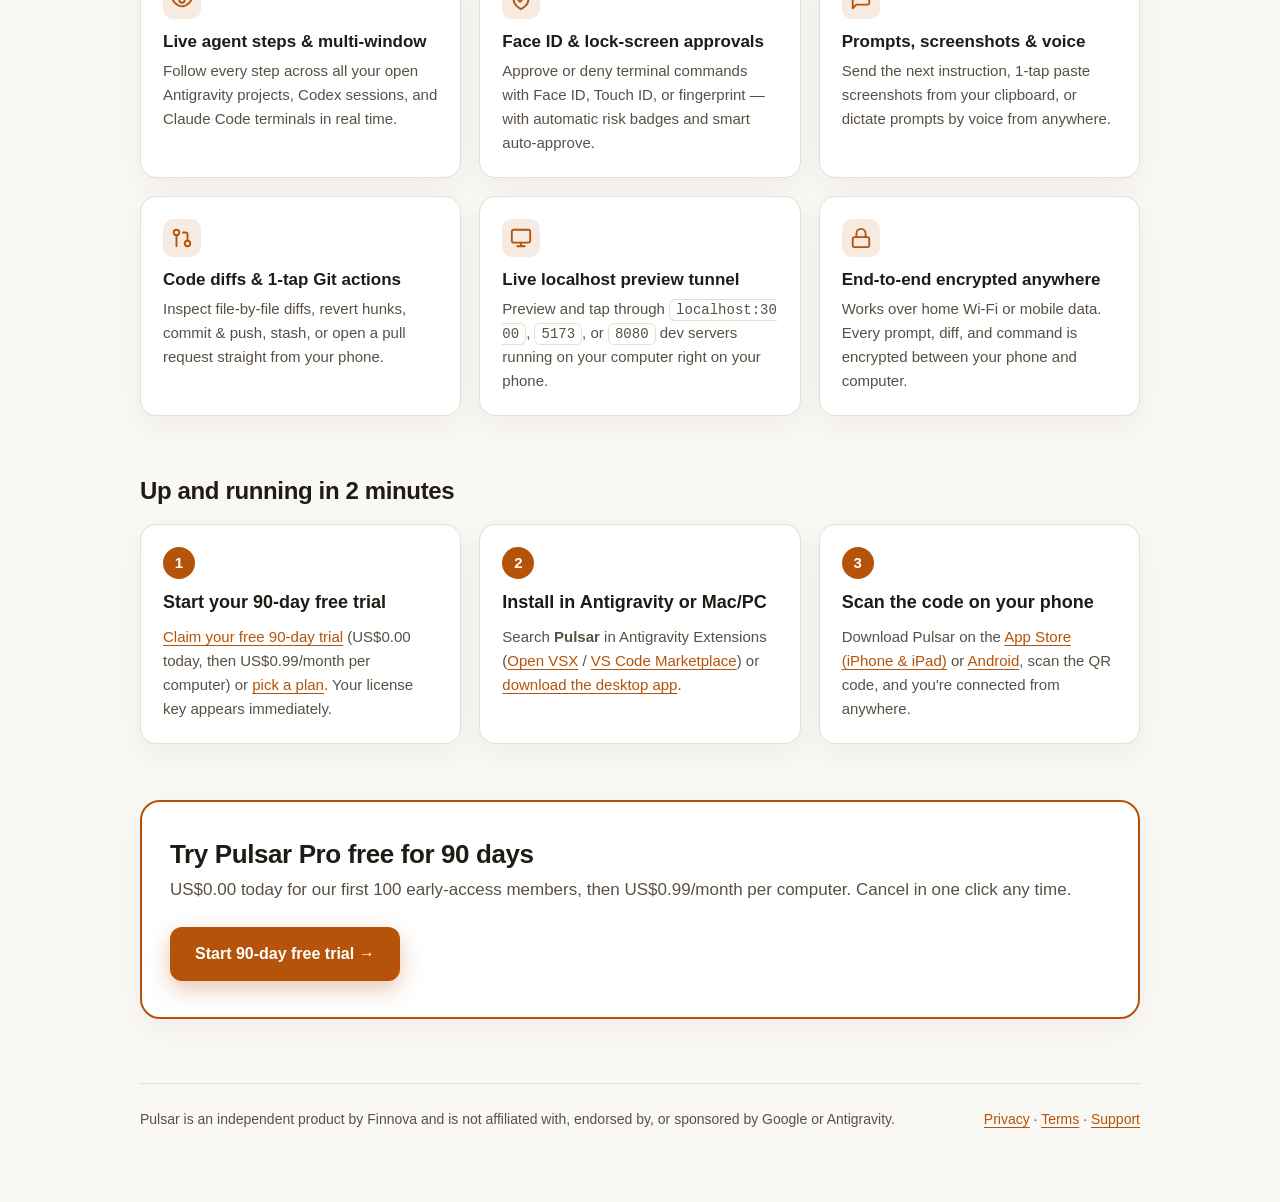
==== commit 9ff2e23e: "Publish site 2026-11-20T22:06Z" ====
--- a/index.html
+++ b/index.html
@@ -50,7 +50,7 @@
     <div class="store-strip">
       <span>Get the free phone app:</span>
       <a class="store-pill" href="https://apps.apple.com/au/app/pulsar-ai-agent-remote/id6824424776"> iPhone &amp; iPad (App Store)</a>
-      <a class="store-pill" href="/download#android">🤖 Android APK / Beta</a>
+      <a class="store-pill" href="/android-beta" style="border-color:#16A34A;color:#16A34A">🤖 Android Beta — 60 Days Pro FREE</a>
       <a class="store-pill" href="https://open-vsx.org/extension/RobinBakshi/agentdeck">⚡ Antigravity Extension</a>
     </div>
   </div>
@@ -61,6 +61,14 @@
     </picture>
   </div>
 </section>
+
+<div class="card" style="border:2px solid #16A34A;background:linear-gradient(135deg,color-mix(in srgb,#16A34A 9%,var(--surface)),var(--surface));display:flex;justify-content:space-between;align-items:center;gap:18px;flex-wrap:wrap;margin:-28px 0 42px;padding:18px 22px">
+  <div>
+    <div style="font-weight:800;font-size:16.5px;margin-bottom:3px">🤖 Android user? Get 60 days of Pulsar Pro FREE (no credit card)</div>
+    <div class="muted" style="font-size:14.5px">Help us reach 12 testers to unlock public Google Play access — get an instant 60-day Pro key for 3 computers + locked-in US$0.99/year afterwards.</div>
+  </div>
+  <a class="btn" href="/android-beta" style="background:#16A34A">Claim 60 days free →</a>
+</div>
 
 <h2>See Pulsar in action (15-second walkthrough)</h2>
 <div class="card" style="padding:14px;margin:14px 0 54px;text-align:center">
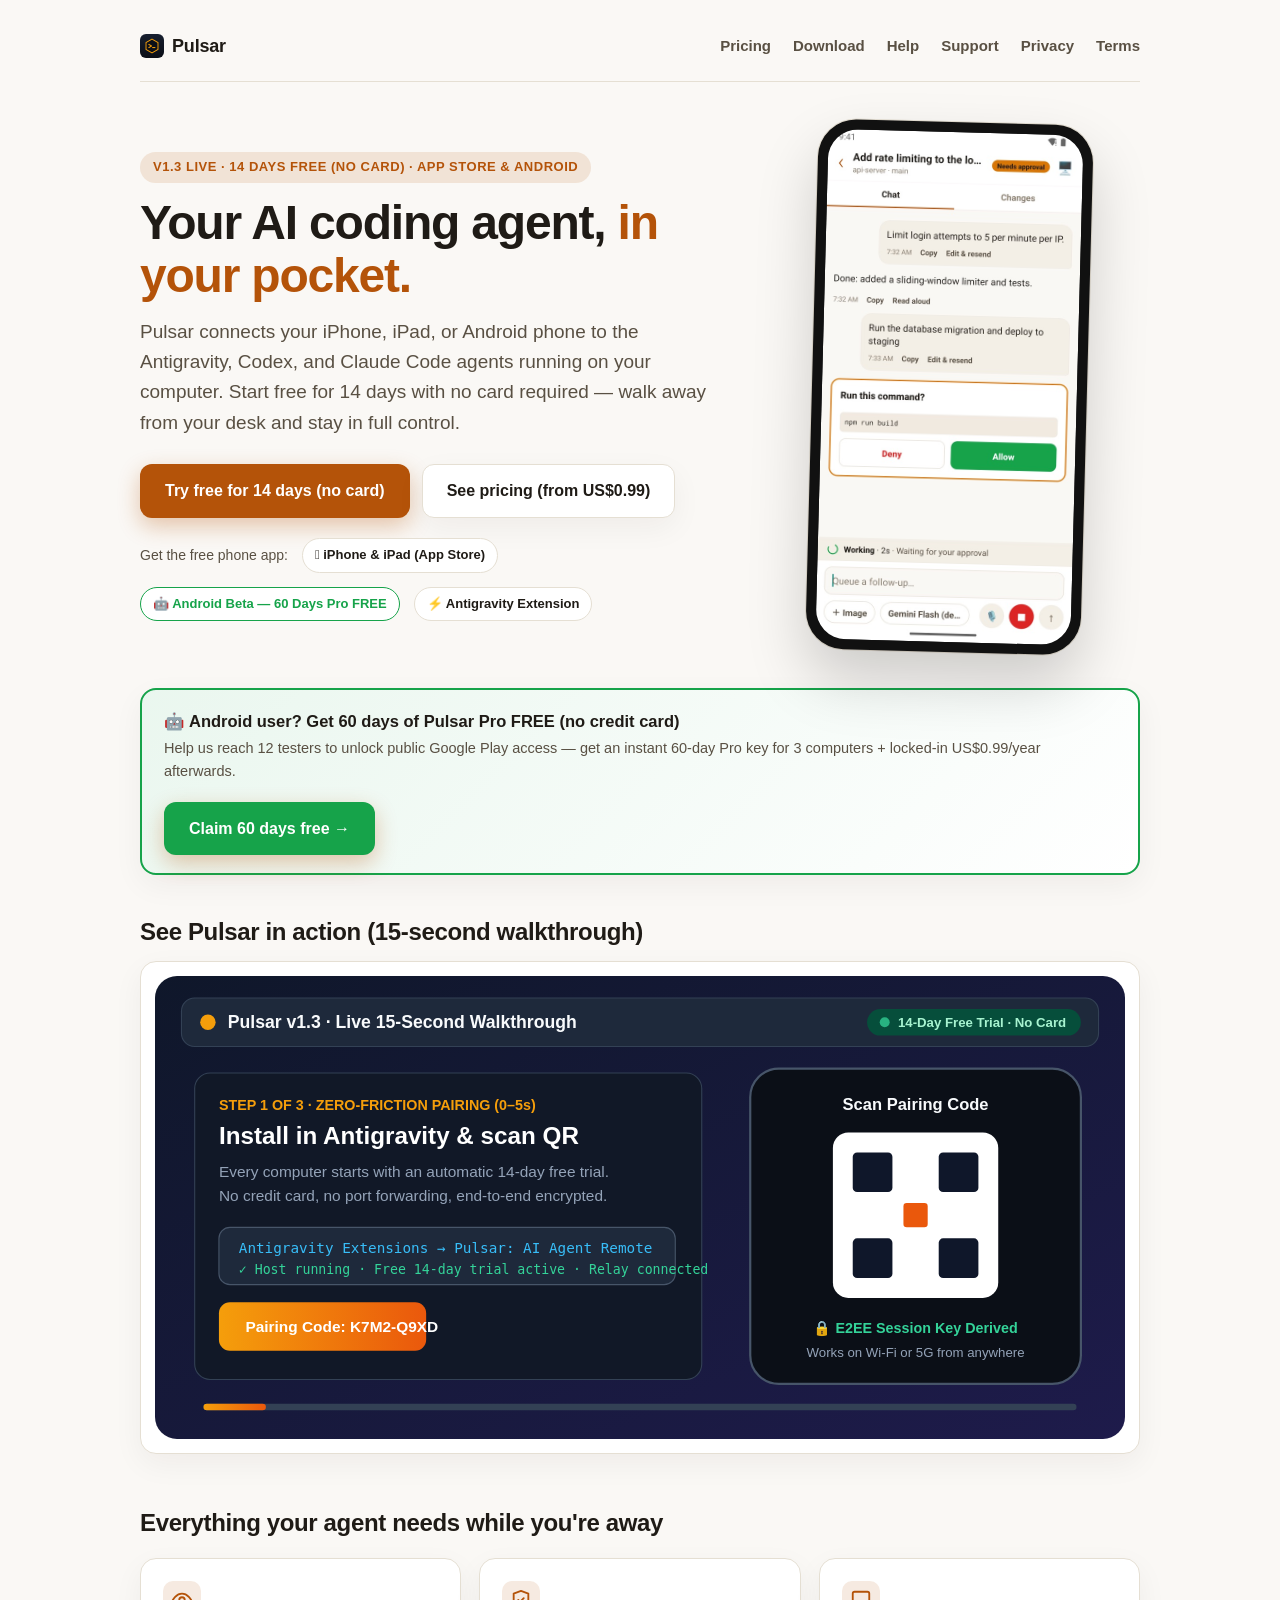
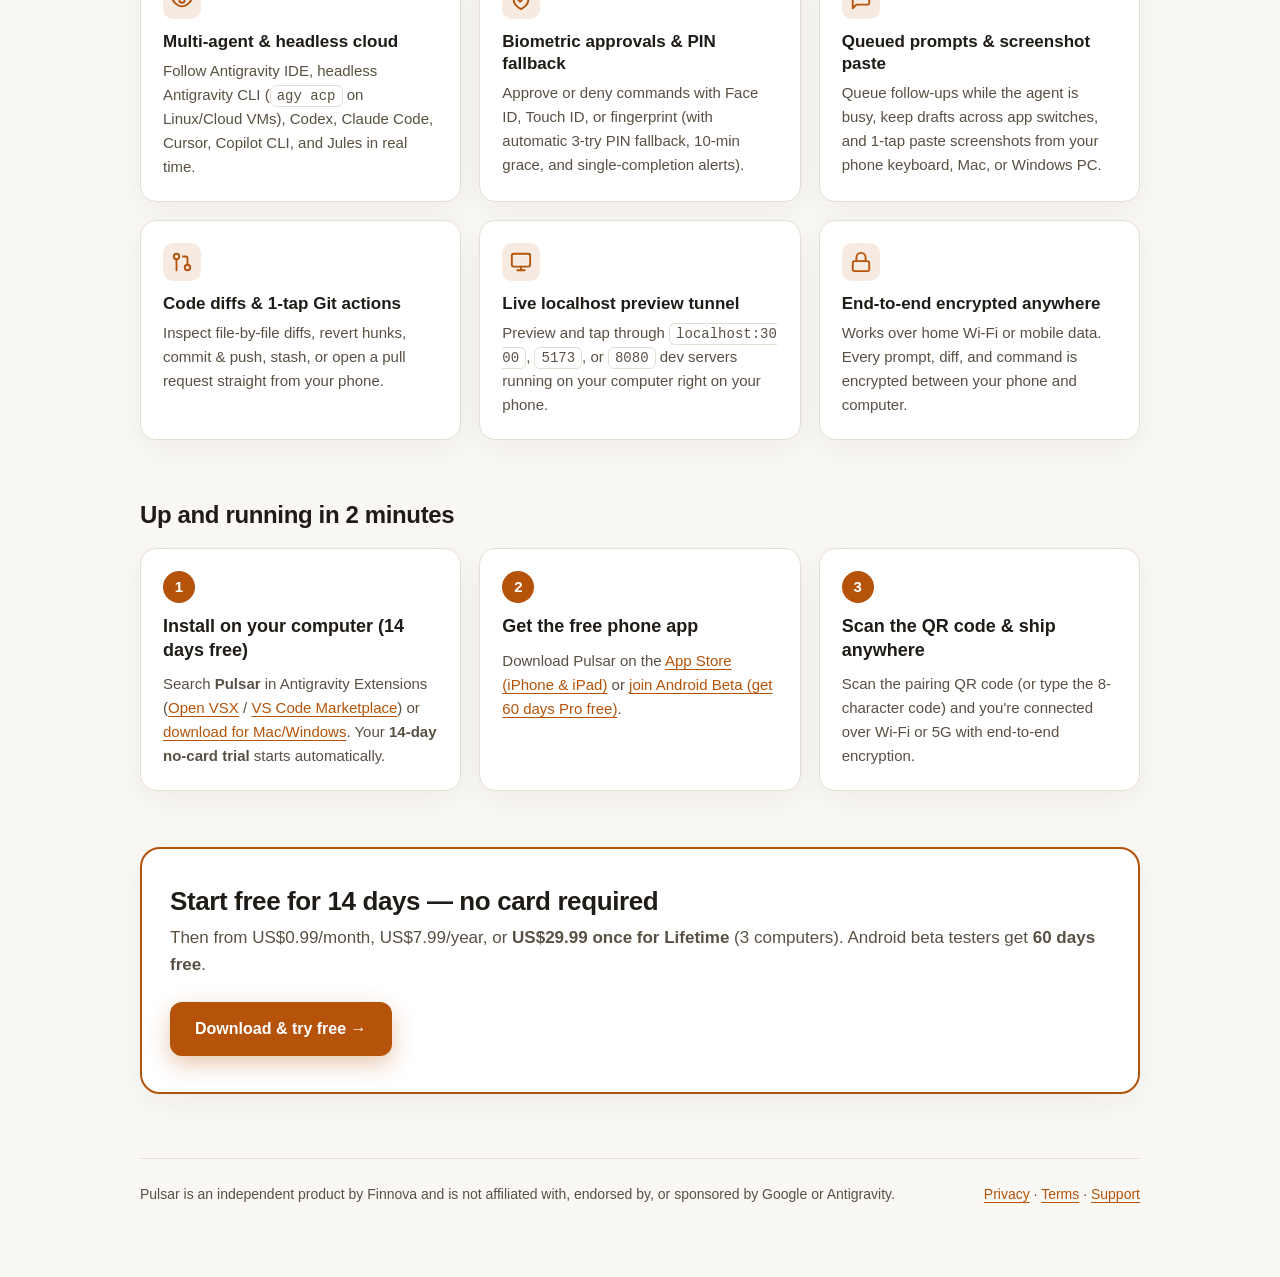
==== commit 9daefe1f: "Publish site 2026-11-20T23:15Z" ====
--- a/index.html
+++ b/index.html
@@ -79,18 +79,18 @@
 <section class="features">
   <div class="feature">
     <div class="feature-icon"><svg viewBox="0 0 24 24"><path d="M2 12s3.5-7 10-7 10 7 10 7-3.5 7-10 7-10-7-10-7Z"/><circle cx="12" cy="12" r="3"/></svg></div>
-    <h3>Live agent steps &amp; multi-window</h3>
-    <p>Follow every step across all your open Antigravity projects, Codex sessions, and Claude Code terminals in real time.</p>
+    <h3>Multi-agent &amp; headless cloud</h3>
+    <p>Follow Antigravity IDE, headless Antigravity CLI (<code>agy acp</code> on Linux/Cloud VMs), Codex, Claude Code, Cursor, Copilot CLI, and Jules in real time.</p>
   </div>
   <div class="feature">
     <div class="feature-icon"><svg viewBox="0 0 24 24"><path d="M12 22s8-4 8-10V5l-8-3-8 3v7c0 6 8 10 8 10Z"/><path d="m9 12 2 2 4-4"/></svg></div>
-    <h3>Face ID &amp; lock-screen approvals</h3>
-    <p>Approve or deny terminal commands with Face ID, Touch ID, or fingerprint — with automatic risk badges and smart auto-approve.</p>
+    <h3>Biometric approvals &amp; PIN fallback</h3>
+    <p>Approve or deny commands with Face ID, Touch ID, or fingerprint (with automatic 3-try PIN fallback, 10-min grace, and single-completion alerts).</p>
   </div>
   <div class="feature">
     <div class="feature-icon"><svg viewBox="0 0 24 24"><path d="M21 15a2 2 0 0 1-2 2H7l-4 4V5a2 2 0 0 1 2-2h14a2 2 0 0 1 2 2z"/></svg></div>
-    <h3>Prompts, screenshots &amp; voice</h3>
-    <p>Send the next instruction, 1-tap paste screenshots from your clipboard, or dictate prompts by voice from anywhere.</p>
+    <h3>Queued prompts &amp; screenshot paste</h3>
+    <p>Queue follow-ups while the agent is busy, keep drafts across app switches, and 1-tap paste screenshots from your phone keyboard, Mac, or Windows PC.</p>
   </div>
   <div class="feature">
     <div class="feature-icon"><svg viewBox="0 0 24 24"><circle cx="18" cy="18" r="3"/><circle cx="6" cy="6" r="3"/><path d="M13 6h3a2 2 0 0 1 2 2v7"/><path d="M6 9v12"/></svg></div>
@@ -113,27 +113,27 @@
 <section class="steps-grid">
   <div class="step-card">
     <span class="step-num">1</span>
-    <h3>Start your 90-day free trial</h3>
-    <p><a href="/early-access">Claim your free 90-day trial</a> (US$0.00 today, then US$0.99/month per computer) or <a href="/pricing">pick a plan</a>. Your license key appears immediately.</p>
+    <h3>Install on your computer (14 days free)</h3>
+    <p>Search <b>Pulsar</b> in Antigravity Extensions (<a href="https://open-vsx.org/extension/RobinBakshi/agentdeck">Open VSX</a> / <a href="https://marketplace.visualstudio.com/items?itemName=RobinBakshi.pulsar-agent-remote">VS Code Marketplace</a>) or <a href="/download">download for Mac/Windows</a>. Your <b>14-day no-card trial</b> starts automatically.</p>
   </div>
   <div class="step-card">
     <span class="step-num">2</span>
-    <h3>Install in Antigravity or Mac/PC</h3>
-    <p>Search <b>Pulsar</b> in Antigravity Extensions (<a href="https://open-vsx.org/extension/RobinBakshi/agentdeck">Open VSX</a> / <a href="https://marketplace.visualstudio.com/items?itemName=RobinBakshi.pulsar-agent-remote">VS Code Marketplace</a>) or <a href="/download">download the desktop app</a>.</p>
+    <h3>Get the free phone app</h3>
+    <p>Download Pulsar on the <a href="https://apps.apple.com/au/app/pulsar-ai-agent-remote/id6824424776">App Store (iPhone &amp; iPad)</a> or <a href="/android-beta">join Android Beta (get 60 days Pro free)</a>.</p>
   </div>
   <div class="step-card">
     <span class="step-num">3</span>
-    <h3>Scan the code on your phone</h3>
-    <p>Download Pulsar on the <a href="https://apps.apple.com/au/app/pulsar-ai-agent-remote/id6824424776">App Store (iPhone &amp; iPad)</a> or <a href="/download#android">Android</a>, scan the QR code, and you're connected from anywhere.</p>
+    <h3>Scan the QR code &amp; ship anywhere</h3>
+    <p>Scan the pairing QR code (or type the 8-character code) and you're connected over Wi-Fi or 5G with end-to-end encryption.</p>
   </div>
 </section>
 
 <section class="cta-banner">
   <div>
-    <h2>Try Pulsar Pro free for 90 days</h2>
-    <p>US$0.00 today for our first 100 early-access members, then US$0.99/month per computer. Cancel in one click any time.</p>
+    <h2>Start free for 14 days — no card required</h2>
+    <p>Then from US$0.99/month, US$7.99/year, or <b>US$29.99 once for Lifetime</b> (3 computers). Android beta testers get <b>60 days free</b>.</p>
   </div>
-  <a class="btn" href="/early-access">Start 90-day free trial →</a>
+  <a class="btn" href="/download">Download &amp; try free →</a>
 </section>
 
 <footer>
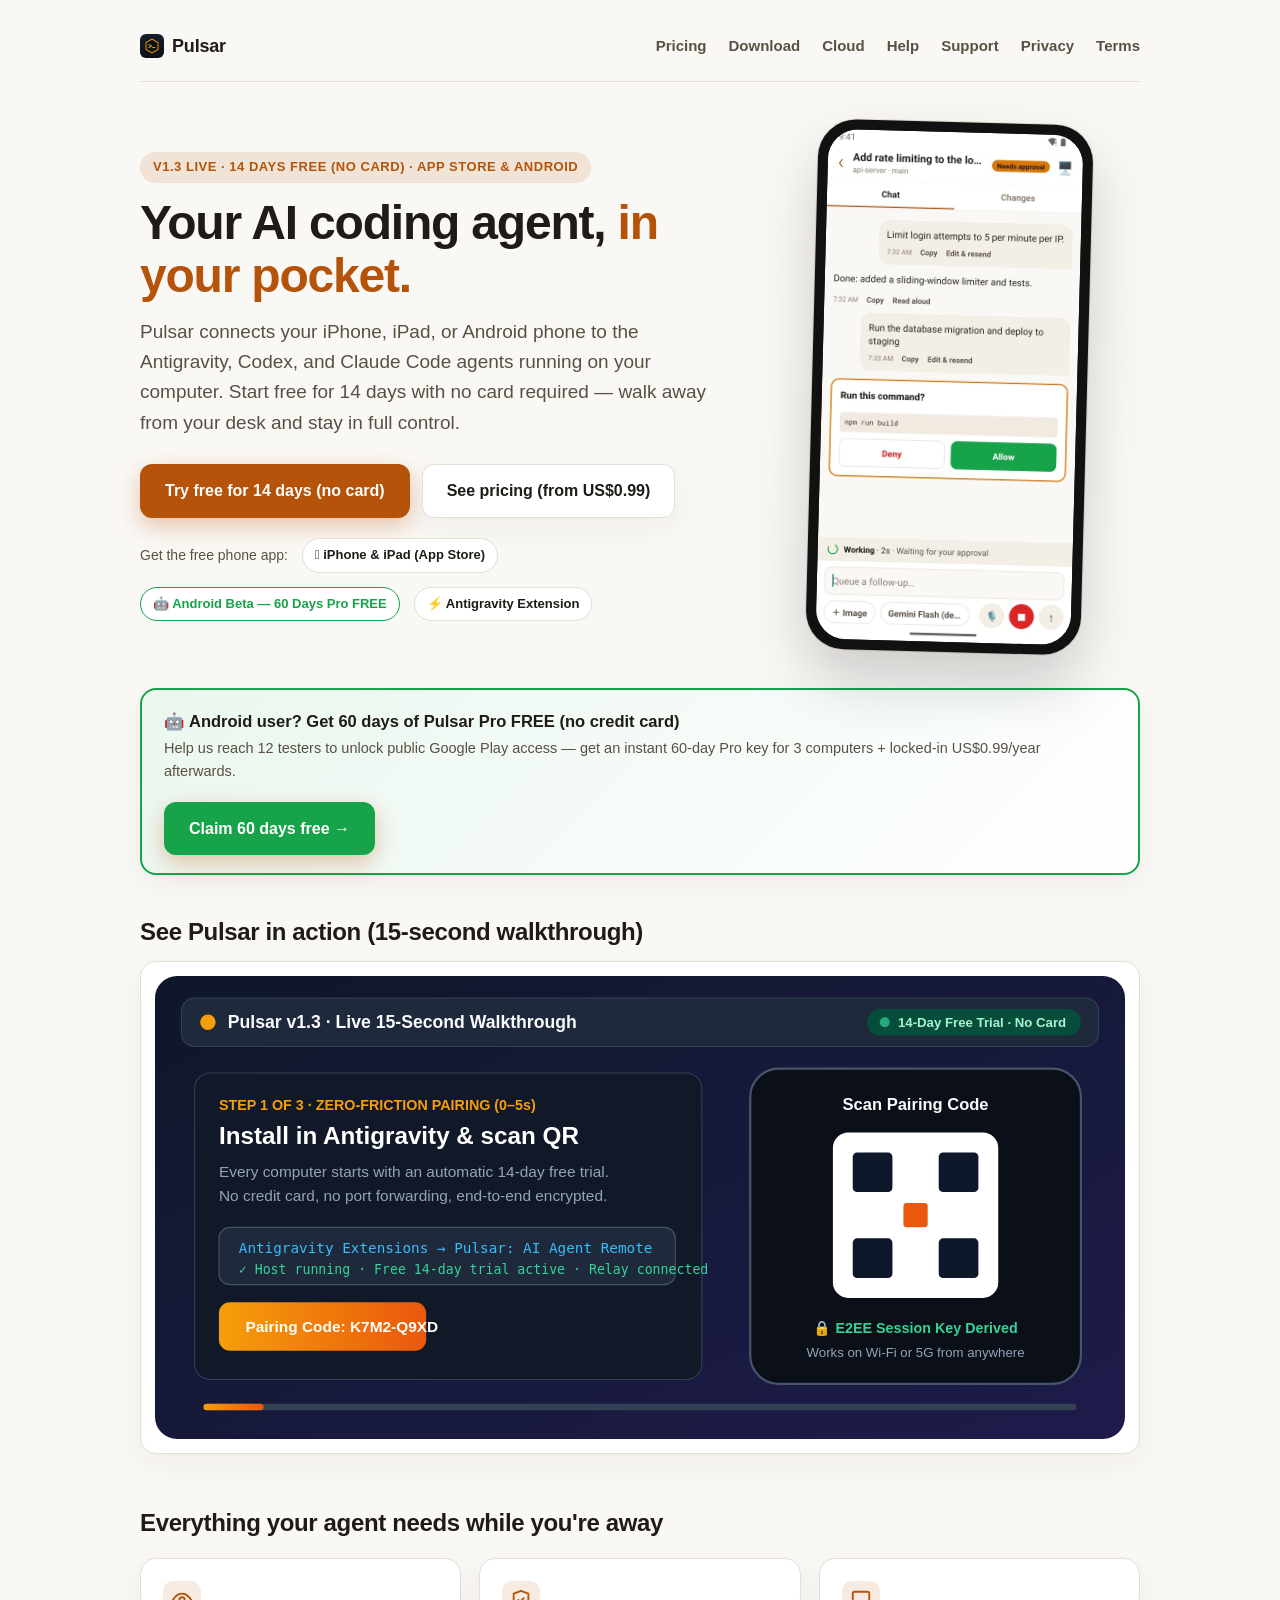
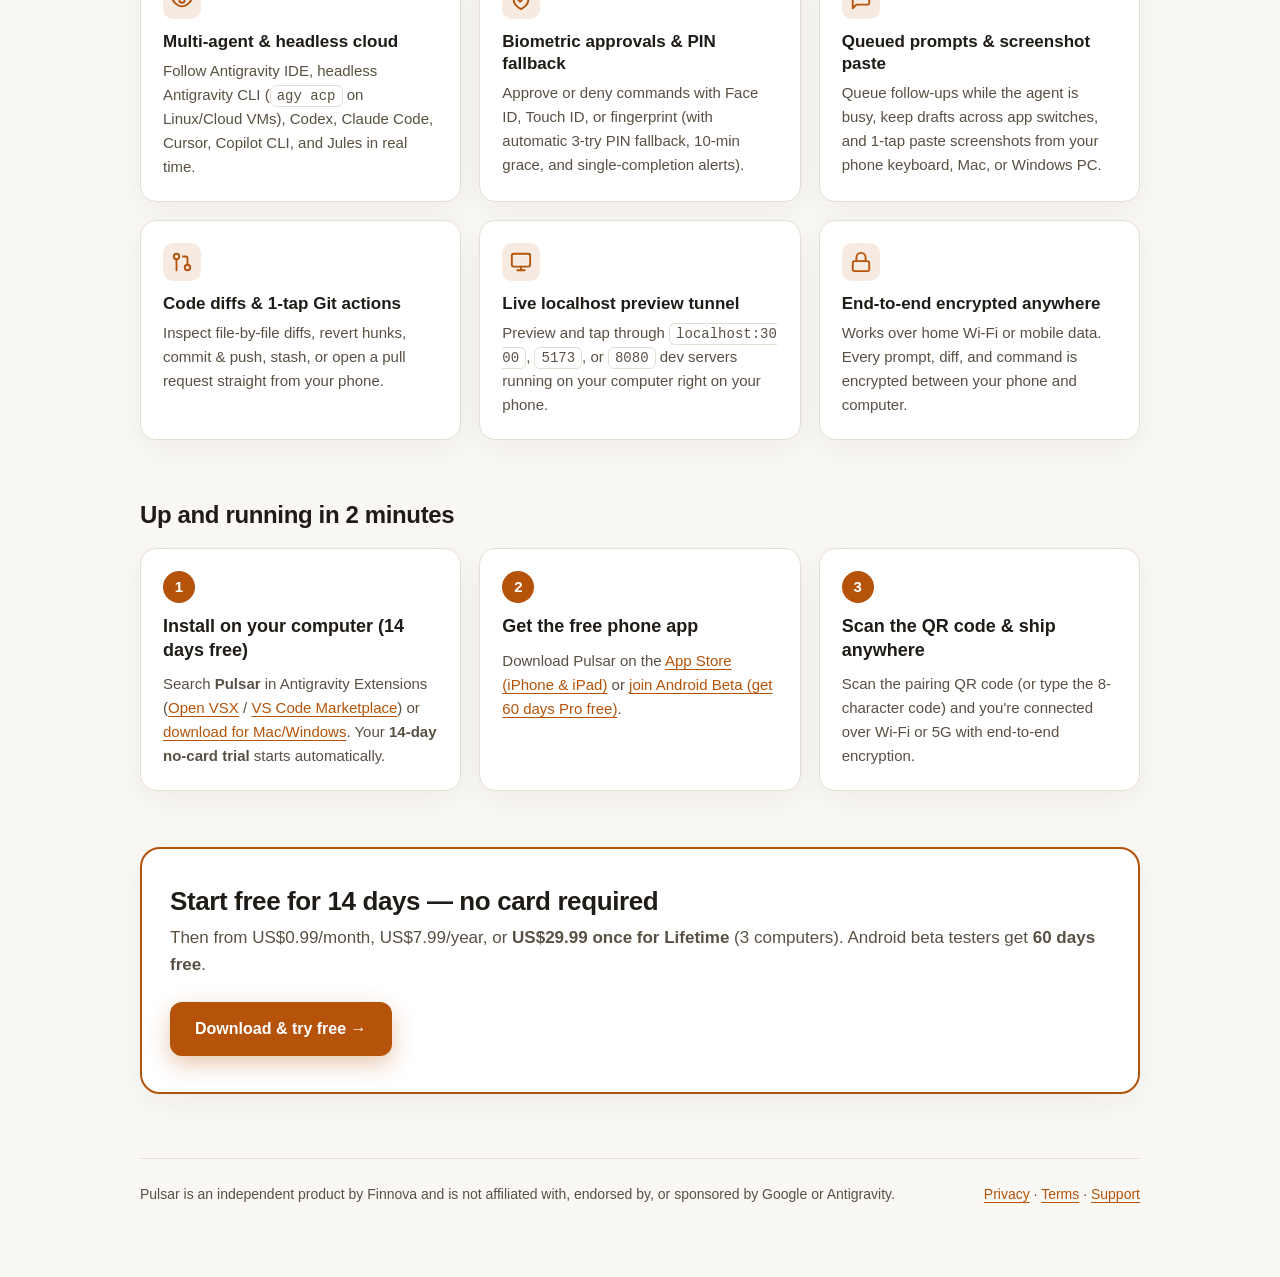
==== commit 2f3667cd: "Publish site 2026-11-20T23:22Z" ====
--- a/index.html
+++ b/index.html
@@ -36,7 +36,7 @@
   .cta-banner{text-align:center;justify-content:center}
 }
 </style></head><body><main>
-<nav><a class="brand" href="/"><img src="/logo.png" alt="" width="24" height="24">Pulsar</a><a href="/pricing">Pricing</a><a href="/download">Download</a><a href="/help">Help</a><a href="/support">Support</a><a href="/privacy">Privacy</a><a href="/terms">Terms</a></nav>
+<nav><a class="brand" href="/"><img src="/logo.png" alt="" width="24" height="24">Pulsar</a><a href="/pricing">Pricing</a><a href="/download">Download</a><a href="/cloud">Cloud</a><a href="/help">Help</a><a href="/support">Support</a><a href="/privacy">Privacy</a><a href="/terms">Terms</a></nav>
 
 <section class="hero">
   <div>
